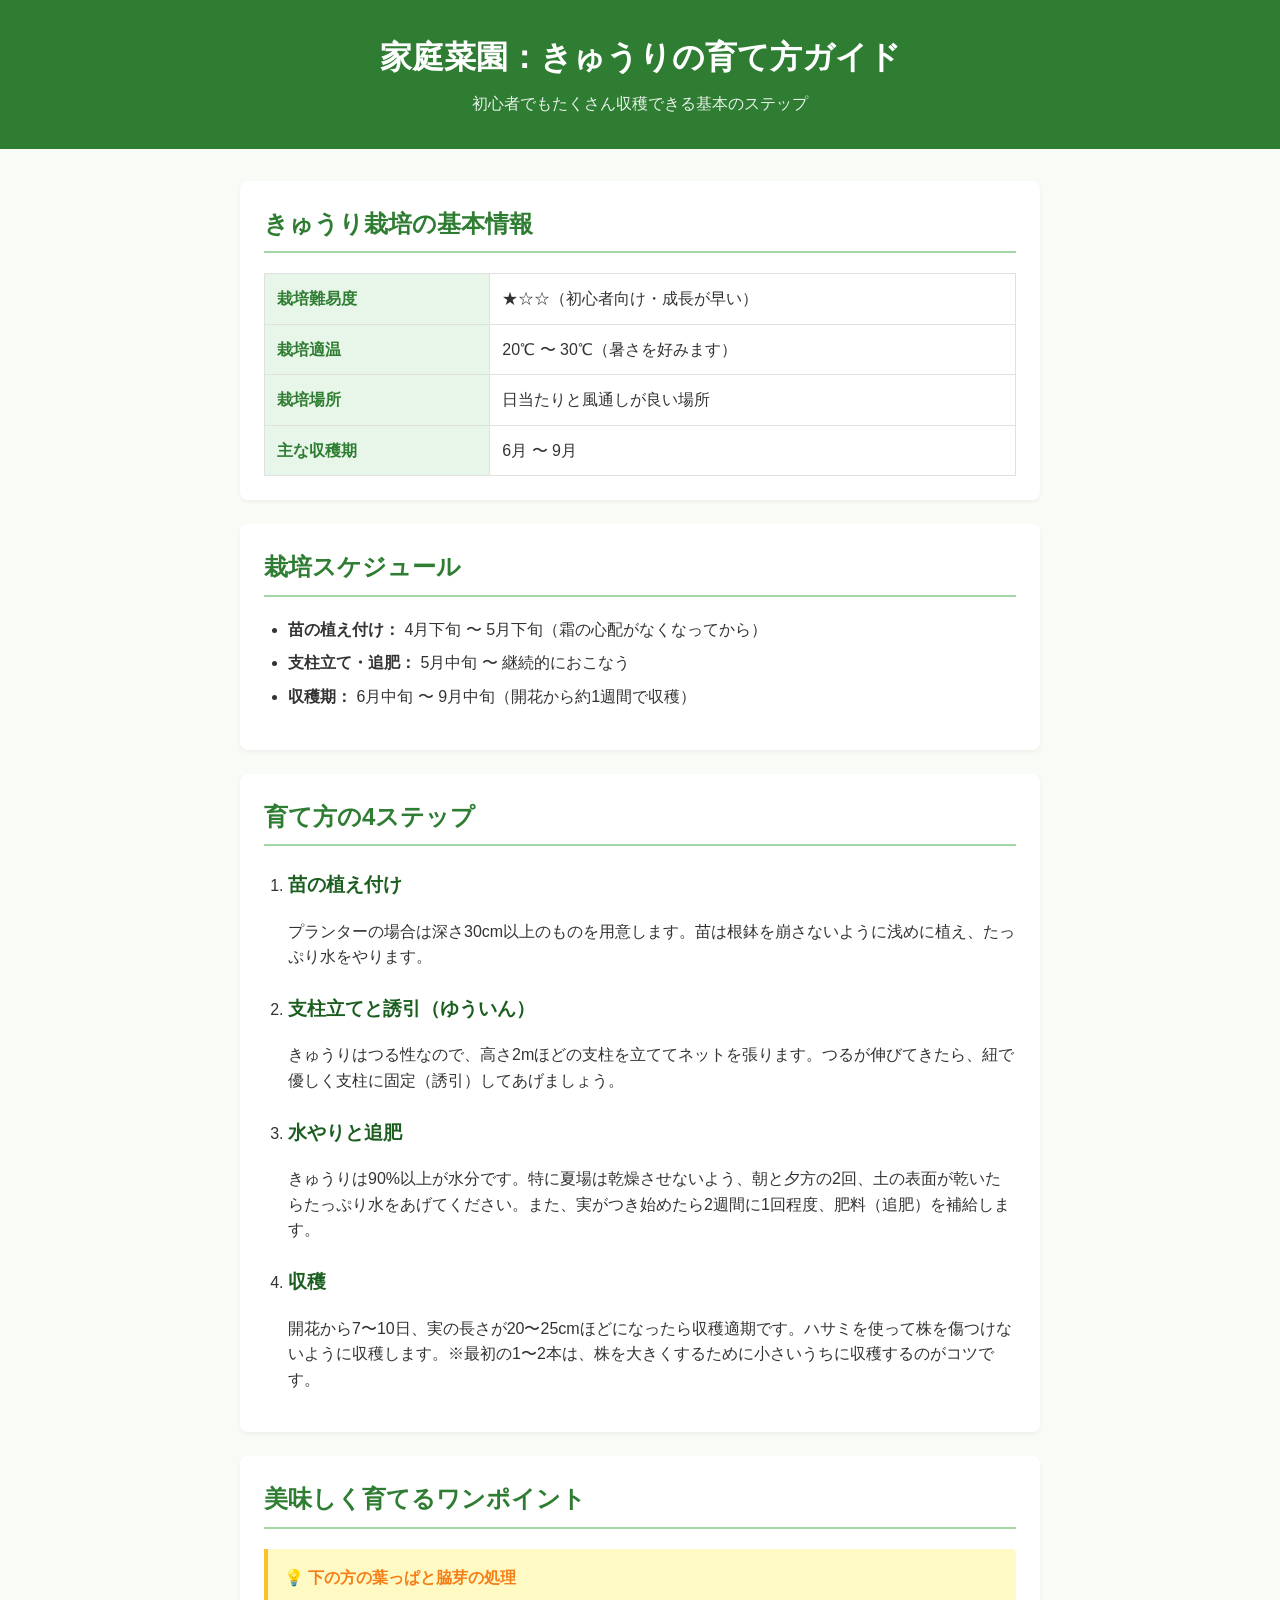
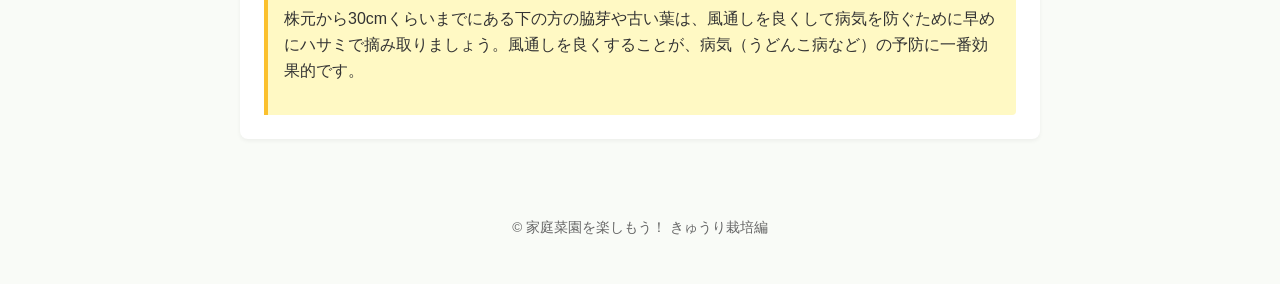
==== sakumotu.html @ cda05ab6 "Update sakumotu.html" ====
<!DOCTYPE html>
<html lang="ja">
<head>
    <meta charset="UTF-8">
    <meta name="viewport" content="width=device-width, initial-scale=1.0">
    <title>失敗しない！きゅうりの育て方ガイド</title>
    <style>
        body {
            font-family: 'Helvetica Neue', Arial, 'Hiragino Kaku Gothic ProN', 'Hiragino Sans', Meiryo, sans-serif;
            line-height: 1.6;
            color: #333;
            background-color: #f9fbf7;
            margin: 0;
            padding: 0;
        }
        header {
            background-color: #2e7d32;
            color: white;
            text-align: center;
            padding: 2rem 1rem;
        }
        header h1 {
            margin: 0;
            font-size: 2rem;
        }
        header p {
            margin: 0.5rem 0 0 0;
            font-size: 1rem;
            opacity: 0.9;
        }
        .container {
            max-width: 800px;
            margin: 2rem auto;
            padding: 0 1rem;
        }
        section {
            background: white;
            padding: 1.5rem;
            margin-bottom: 1.5rem;
            border-radius: 8px;
            box-shadow: 0 2px 4px rgba(0,0,0,0.05);
        }
        h2 {
            color: #2e7d32;
            border-bottom: 2px solid #a5d6a7;
            padding-bottom: 0.5rem;
            margin-top: 0;
        }
        h3 {
            color: #1b5e20;
            margin-top: 1.5rem;
        }
        ul, ol {
            padding-left: 1.5rem;
        }
        li {
            margin-bottom: 0.5rem;
        }
        table {
            width: 100%;
            border-collapse: collapse;
            margin-top: 1rem;
        }
        th, td {
            border: 1px solid #e0e0e0;
            padding: 0.75rem;
            text-align: left;
        }
        th {
            background-color: #e8f5e9;
            color: #2e7d32;
            width: 30%;
        }
        .point {
            background-color: #fff9c4;
            border-left: 4px solid #fbc02d;
            padding: 1rem;
            margin-top: 1rem;
            border-radius: 0 4px 4px 0;
        }
        .point-title {
            font-weight: bold;
            color: #f57f17;
            margin-bottom: 0.25rem;
        }
        footer {
            text-align: center;
            padding: 2rem;
            color: #666;
            font-size: 0.85rem;
        }
    </style>
</head>
<body>

    <header>
        <h1>家庭菜園：きゅうりの育て方ガイド</h1>
        <p>初心者でもたくさん収穫できる基本のステップ</p>
    </header>

    <div class="container">

        <section>
            <h2>きゅうり栽培の基本情報</h2>
            <table>
                <tr>
                    <th>栽培難易度</th>
                    <td>★☆☆（初心者向け・成長が早い）</td>
                </tr>
                <tr>
                    <th>栽培適温</th>
                    <td>20℃ 〜 30℃（暑さを好みます）</td>
                </tr>
                <tr>
                    <th>栽培場所</th>
                    <td>日当たりと風通しが良い場所</td>
                </tr>
                <tr>
                    <th>主な収穫期</th>
                    <td>6月 〜 9月</td>
                </tr>
            </table>
        </section>

        <section>
            <h2>栽培スケジュール</h2>
            <ul>
                <li><strong>苗の植え付け：</strong> 4月下旬 〜 5月下旬（霜の心配がなくなってから）</li>
                <li><strong>支柱立て・追肥：</strong> 5月中旬 〜 継続的におこなう</li>
                <li><strong>収穫期：</strong> 6月中旬 〜 9月中旬（開花から約1週間で収穫）</li>
            </ul>
        </section>

        <section>
            <h2>育て方の4ステップ</h2>
            <ol>
                <li>
                    <h3>苗の植え付け</h3>
                    <p>プランターの場合は深さ30cm以上のものを用意します。苗は根鉢を崩さないように浅めに植え、たっぷり水をやります。</p>
                </li>
                <li>
                    <h3>支柱立てと誘引（ゆういん）</h3>
                    <p>きゅうりはつる性なので、高さ2mほどの支柱を立ててネットを張ります。つるが伸びてきたら、紐で優しく支柱に固定（誘引）してあげましょう。</p>
                </li>
                <li>
                    <h3>水やりと追肥</h3>
                    <p>きゅうりは90%以上が水分です。特に夏場は乾燥させないよう、朝と夕方の2回、土の表面が乾いたらたっぷり水をあげてください。また、実がつき始めたら2週間に1回程度、肥料（追肥）を補給します。</p>
                </li>
                <li>
                    <h3>収穫</h3>
                    <p>開花から7〜10日、実の長さが20〜25cmほどになったら収穫適期です。ハサミを使って株を傷つけないように収穫します。※最初の1〜2本は、株を大きくするために小さいうちに収穫するのがコツです。</p>
                </li>
            </ol>
        </section>

        <section>
            <h2>美味しく育てるワンポイント</h2>
            <div class="point">
                <div class="point-title">💡 下の方の葉っぱと脇芽の処理</div>
                <p>株元から30cmくらいまでにある下の方の脇芽や古い葉は、風通しを良くして病気を防ぐために早めにハサミで摘み取りましょう。風通しを良くすることが、病気（うどんこ病など）の予防に一番効果的です。</p>
            </div>
        </section>

    </div>

    <footer>
        <p>&copy; 家庭菜園を楽しもう！ きゅうり栽培編</p>
    </footer>

</body>
</html>
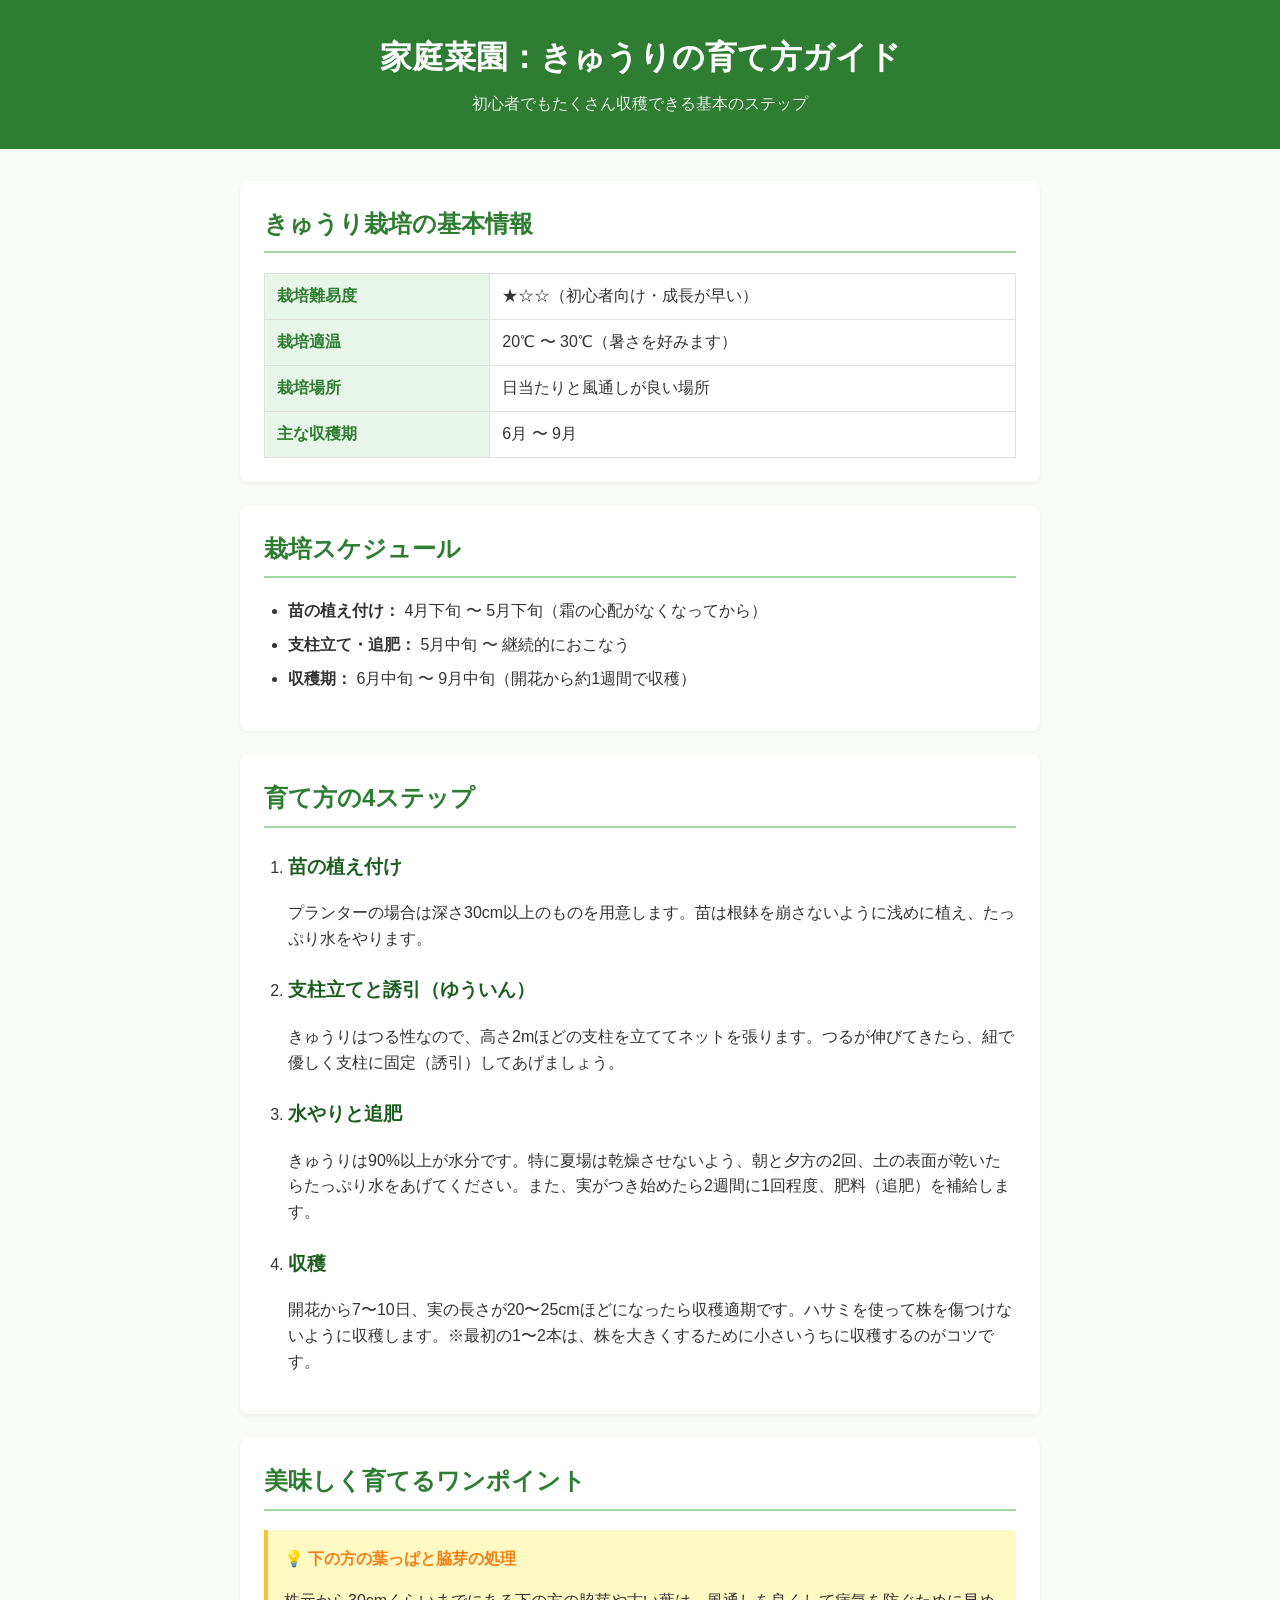
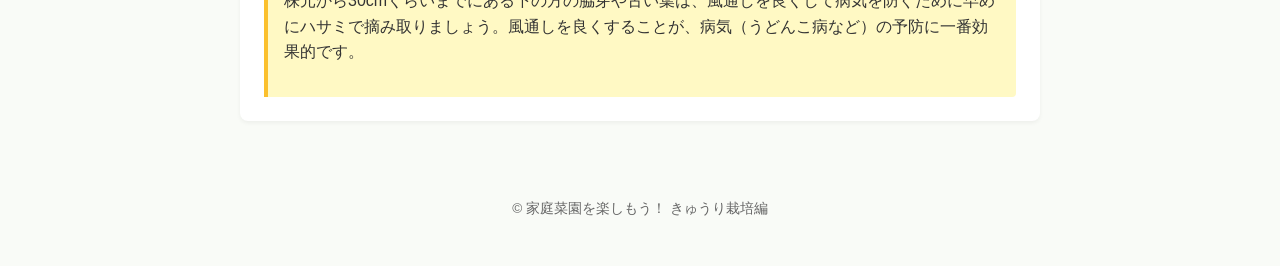
==== commit a74a8173: "Update sakumotu.html" ====
--- a/sakumotu.html
+++ b/sakumotu.html
@@ -1,4 +1,4 @@
-<!DOCTYPE html>
+
 <html lang="ja">
 <head>
     <meta charset="UTF-8">
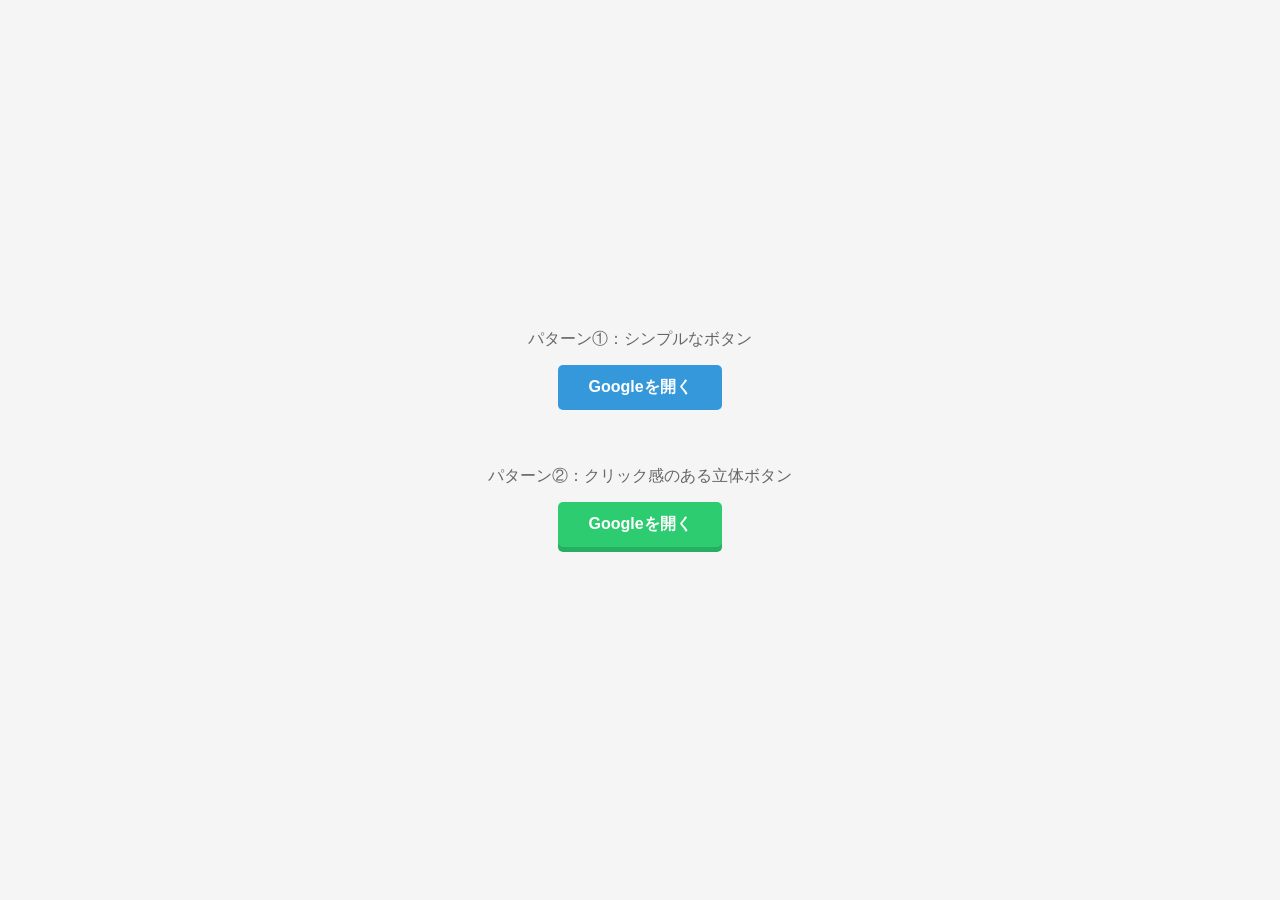
==== commit 99626fbe: "Update sakumotu.html" ====
--- a/sakumotu.html
+++ b/sakumotu.html
@@ -1,171 +1,92 @@
-
+<!DOCTYPE html>
 <html lang="ja">
 <head>
     <meta charset="UTF-8">
     <meta name="viewport" content="width=device-width, initial-scale=1.0">
-    <title>失敗しない！きゅうりの育て方ガイド</title>
+    <title>リンクボタンのサンプル</title>
     <style>
+        /* 全体の見た目を整えるためのスタイル */
         body {
-            font-family: 'Helvetica Neue', Arial, 'Hiragino Kaku Gothic ProN', 'Hiragino Sans', Meiryo, sans-serif;
-            line-height: 1.6;
-            color: #333;
-            background-color: #f9fbf7;
+            font-family: 'Helvetica Neue', Arial, sans-serif;
+            display: flex;
+            flex-direction: column;
+            align-items: center;
+            justify-content: center;
+            height: 100vh;
+            background-color: #f5f5f5;
             margin: 0;
-            padding: 0;
         }
-        header {
-            background-color: #2e7d32;
-            color: white;
+
+        .button-container {
             text-align: center;
-            padding: 2rem 1rem;
+            margin-bottom: 40px;
         }
-        header h1 {
-            margin: 0;
-            font-size: 2rem;
+
+        p {
+            color: #666;
+            margin-bottom: 15px;
         }
-        header p {
-            margin: 0.5rem 0 0 0;
-            font-size: 1rem;
-            opacity: 0.9;
+
+        /* ==========================================
+           パターン①: シンプルでモダンなボタン
+           ========================================== */
+        .btn-simple {
+            display: inline-block;
+            padding: 12px 30px;
+            background-color: #3498db; /* ボタンの背景色（青） */
+            color: #ffffff;            /* 文字の色（白） */
+            text-decoration: none;     /* リンクの下線を消す */
+            border-radius: 5px;        /* 角を少し丸くする */
+            font-weight: bold;
+            transition: background-color 0.3s ease; /* マウスを乗せた時の変化を滑らかに */
         }
-        .container {
-            max-width: 800px;
-            margin: 2rem auto;
-            padding: 0 1rem;
+
+        /* マウスを乗せたとき（ホバー時）の動き */
+        .btn-simple:hover {
+            background-color: #2980b9; /* 少し濃い青色に変わる */
         }
-        section {
-            background: white;
-            padding: 1.5rem;
-            margin-bottom: 1.5rem;
-            border-radius: 8px;
-            box-shadow: 0 2px 4px rgba(0,0,0,0.05);
+
+
+        /* ==========================================
+           パターン②: アニメーション付きの立体ボタン
+           ========================================== */
+        .btn-3d {
+            display: inline-block;
+            padding: 12px 30px;
+            background-color: #2ecc71; /* ボタンの背景色（緑） */
+            color: #ffffff;            /* 文字の色（白） */
+            text-decoration: none;     /* リンクの下線を消す */
+            border-radius: 5px;        /* 角を少し丸くする */
+            font-weight: bold;
+            box-shadow: 0 5px 0 #27ae60; /* ボタンの下に影をつけて立体感を出す */
+            transition: all 0.1s ease;
         }
-        h2 {
-            color: #2e7d32;
-            border-bottom: 2px solid #a5d6a7;
-            padding-bottom: 0.5rem;
-            margin-top: 0;
+
+        /* マウスを乗せたとき（ホバー時）の動き */
+        .btn-3d:hover {
+            background-color: #27ae60;
+            box-shadow: 0 4px 0 #219653;
+            transform: translateY(1px); /* 1ピクセル下に沈む */
         }
-        h3 {
-            color: #1b5e20;
-            margin-top: 1.5rem;
-        }
-        ul, ol {
-            padding-left: 1.5rem;
-        }
-        li {
-            margin-bottom: 0.5rem;
-        }
-        table {
-            width: 100%;
-            border-collapse: collapse;
-            margin-top: 1rem;
-        }
-        th, td {
-            border: 1px solid #e0e0e0;
-            padding: 0.75rem;
-            text-align: left;
-        }
-        th {
-            background-color: #e8f5e9;
-            color: #2e7d32;
-            width: 30%;
-        }
-        .point {
-            background-color: #fff9c4;
-            border-left: 4px solid #fbc02d;
-            padding: 1rem;
-            margin-top: 1rem;
-            border-radius: 0 4px 4px 0;
-        }
-        .point-title {
-            font-weight: bold;
-            color: #f57f17;
-            margin-bottom: 0.25rem;
-        }
-        footer {
-            text-align: center;
-            padding: 2rem;
-            color: #666;
-            font-size: 0.85rem;
+
+        /* ボタンをクリックした瞬間の動き */
+        .btn-3d:active {
+            box-shadow: none;           /* 影を消す */
+            transform: translateY(5px); /* 影の分だけ下に沈む（押した感覚が出る） */
         }
     </style>
 </head>
 <body>
 
-    <header>
-        <h1>家庭菜園：きゅうりの育て方ガイド</h1>
-        <p>初心者でもたくさん収穫できる基本のステップ</p>
-    </header>
-
-    <div class="container">
-
-        <section>
-            <h2>きゅうり栽培の基本情報</h2>
-            <table>
-                <tr>
-                    <th>栽培難易度</th>
-                    <td>★☆☆（初心者向け・成長が早い）</td>
-                </tr>
-                <tr>
-                    <th>栽培適温</th>
-                    <td>20℃ 〜 30℃（暑さを好みます）</td>
-                </tr>
-                <tr>
-                    <th>栽培場所</th>
-                    <td>日当たりと風通しが良い場所</td>
-                </tr>
-                <tr>
-                    <th>主な収穫期</th>
-                    <td>6月 〜 9月</td>
-                </tr>
-            </table>
-        </section>
-
-        <section>
-            <h2>栽培スケジュール</h2>
-            <ul>
-                <li><strong>苗の植え付け：</strong> 4月下旬 〜 5月下旬（霜の心配がなくなってから）</li>
-                <li><strong>支柱立て・追肥：</strong> 5月中旬 〜 継続的におこなう</li>
-                <li><strong>収穫期：</strong> 6月中旬 〜 9月中旬（開花から約1週間で収穫）</li>
-            </ul>
-        </section>
-
-        <section>
-            <h2>育て方の4ステップ</h2>
-            <ol>
-                <li>
-                    <h3>苗の植え付け</h3>
-                    <p>プランターの場合は深さ30cm以上のものを用意します。苗は根鉢を崩さないように浅めに植え、たっぷり水をやります。</p>
-                </li>
-                <li>
-                    <h3>支柱立てと誘引（ゆういん）</h3>
-                    <p>きゅうりはつる性なので、高さ2mほどの支柱を立ててネットを張ります。つるが伸びてきたら、紐で優しく支柱に固定（誘引）してあげましょう。</p>
-                </li>
-                <li>
-                    <h3>水やりと追肥</h3>
-                    <p>きゅうりは90%以上が水分です。特に夏場は乾燥させないよう、朝と夕方の2回、土の表面が乾いたらたっぷり水をあげてください。また、実がつき始めたら2週間に1回程度、肥料（追肥）を補給します。</p>
-                </li>
-                <li>
-                    <h3>収穫</h3>
-                    <p>開花から7〜10日、実の長さが20〜25cmほどになったら収穫適期です。ハサミを使って株を傷つけないように収穫します。※最初の1〜2本は、株を大きくするために小さいうちに収穫するのがコツです。</p>
-                </li>
-            </ol>
-        </section>
-
-        <section>
-            <h2>美味しく育てるワンポイント</h2>
-            <div class="point">
-                <div class="point-title">💡 下の方の葉っぱと脇芽の処理</div>
-                <p>株元から30cmくらいまでにある下の方の脇芽や古い葉は、風通しを良くして病気を防ぐために早めにハサミで摘み取りましょう。風通しを良くすることが、病気（うどんこ病など）の予防に一番効果的です。</p>
-            </div>
-        </section>
-
+    <div class="button-container">
+        <p>パターン①：シンプルなボタン</p>
+        <a href="https://www.google.com" class="btn-simple">Googleを開く</a>
     </div>
 
-    <footer>
-        <p>&copy; 家庭菜園を楽しもう！ きゅうり栽培編</p>
-    </footer>
+    <div class="button-container">
+        <p>パターン②：クリック感のある立体ボタン</p>
+        <a href="https://www.google.com" class="btn-3d">Googleを開く</a>
+    </div>
 
 </body>
 </html>
